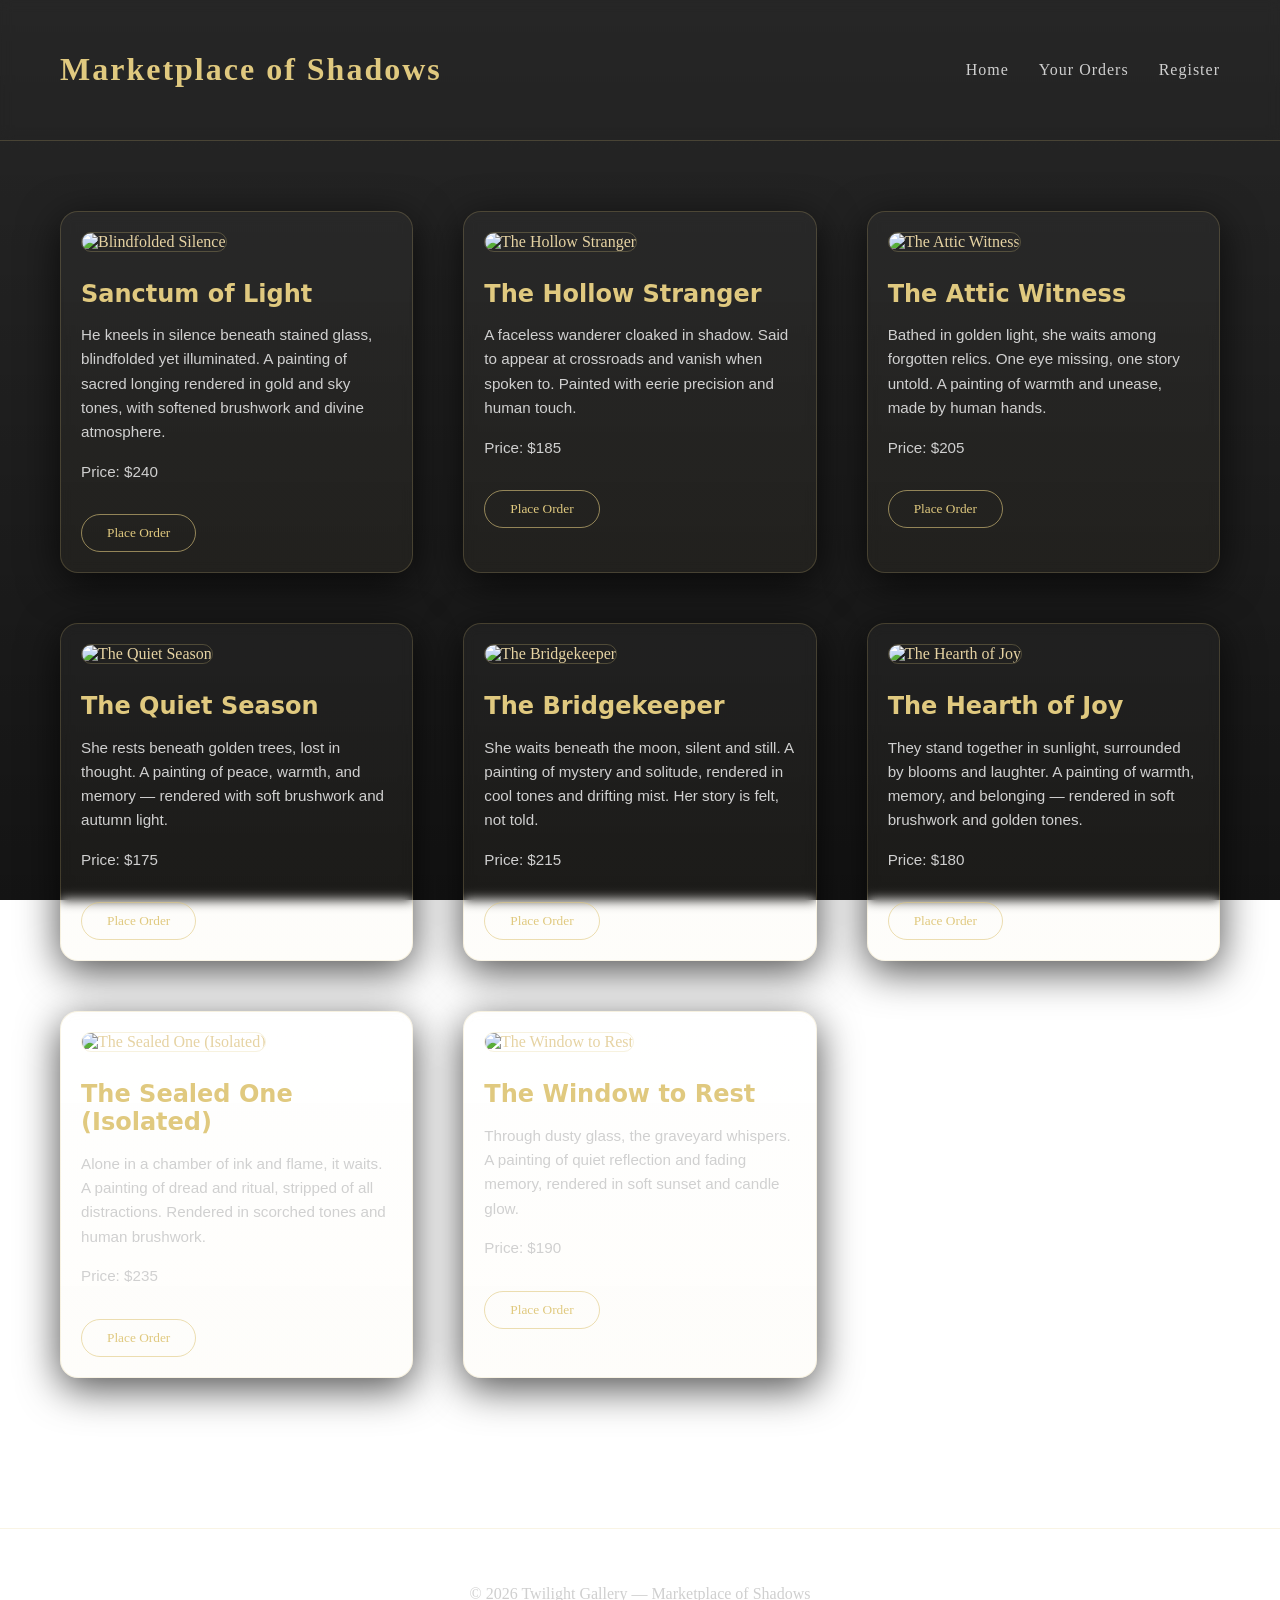
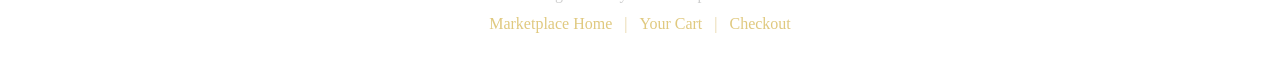
==== marketplace.html @ 123a1986 "Add files via upload" ====
<!DOCTYPE html>
<html lang="en">
<head>
    <meta charset="UTF-8">
    <meta name="viewport" content="width=device-width, initial-scale=1.0">
    <link rel="stylesheet" href="marketplace-style.css">
    <title>Marketplace</title>
</head>
<body>
    <main>
        <div class="navbar">
                <h1>Marketplace of Shadows</h1>
            <div class="nav-buttons">
                <ul>
                    <li><a href="index.html">Home</a></li>
                    <li><a href="">Your Orders</a></li>
                    <li><a href="registration.html">Register</a></li>
                </ul>
            </div>
        </div>

        <div class="gallery">  
        <div class="painting-card">
            <img src="imgs\painting1.png" alt="Blindfolded Silence" class="painting-image">
            <h3>Sanctum of Light</h3>
            <p>He kneels in silence beneath stained glass, blindfolded yet illuminated. A painting of sacred longing rendered in gold and sky tones, with softened brushwork and divine atmosphere.</p>
            <p class="price">Price: $240</p>
            <button>Place Order</button>
        </div>
        
        <div class="painting-card">
            <img src="imgs\painting2.png" alt="The Hollow Stranger" class="painting-image">
            <h3>The Hollow Stranger</h3>
            <p>A faceless wanderer cloaked in shadow. Said to appear at crossroads and vanish when spoken to. Painted with eerie precision and human touch.</p>
            <p class="price">Price: $185</p>
            <button>Place Order</button>
        </div>
        <div class="painting-card">
            <img src="imgs\painting3.png" alt="The Attic Witness" class="painting-image">
            <h3>The Attic Witness</h3>
            <p>Bathed in golden light, she waits among forgotten relics. One eye missing, one story untold. A painting of warmth and unease, made by human hands.</p>
            <p class="price">Price: $205</p>
            <button>Place Order</button>
        </div>
        <div class="painting-card">
            <img src="imgs\painting4.png" alt="The Quiet Season" class="painting-image">
            <h3>The Quiet Season</h3>
            <p>She rests beneath golden trees, lost in thought. A painting of peace, warmth, and memory — rendered with soft brushwork and autumn light.</p>
            <p class="price">Price: $175</p>
            <button>Place Order</button>
        </div>
        <div class="painting-card">
            <img src="imgs\painting5.png" alt="The Bridgekeeper" class="painting-image">
            <h3>The Bridgekeeper</h3>
            <p>She waits beneath the moon, silent and still. A painting of mystery and solitude, rendered in cool tones and drifting mist. Her story is felt, not told.</p>
            <p class="price">Price: $215</p>
            <button>Place Order</button>
        </div>
        <div class="painting-card">
            <img src="imgs\painting6.png" alt="The Hearth of Joy" class="painting-image">
            <h3>The Hearth of Joy</h3>
            <p>They stand together in sunlight, surrounded by blooms and laughter. A painting of warmth, memory, and belonging — rendered in soft brushwork and golden tones.</p>
            <p class="price">Price: $180</p>
            <button>Place Order</button>
        </div>
        <div class="painting-card">
            <img src="imgs\painting7.png" alt="The Sealed One (Isolated)" class="painting-image">
            <h3>The Sealed One (Isolated)</h3>
            <p>Alone in a chamber of ink and flame, it waits. A painting of dread and ritual, stripped of all distractions. Rendered in scorched tones and human brushwork.</p>
            <p class="price">Price: $235</p>
            <button>Place Order</button>
        </div>
        <div class="painting-card">
            <img src="imgs\painting8.png" alt="The Window to Rest" class="painting-image">
            <h3>The Window to Rest</h3>
            <p>Through dusty glass, the graveyard whispers. A painting of quiet reflection and fading memory, rendered in soft sunset and candle glow.</p>
            <p class="price">Price: $190</p>
            <button>Place Order</button>
        </div>

        </div>

        <footer class="marketplace-footer">
            <div class="footer-content">
                <p>&copy; 2026 Twilight Gallery — Marketplace of Shadows</p>
                <nav class="footer-nav">
                <a href="/marketplace">Marketplace Home</a> |
                <a href="">Your Cart</a> |
                <a href="">Checkout</a>
                </nav>
            </div>
        </footer>
    </main>
</body>
</html>
---- marketplace-style.css ----
html{
    scroll-behavior:smooth;
}
body{
    margin:0;
    color:#e6d3a3;

    background:
    linear-gradient(rgba(0,0,0,0.85), rgba(0,0,0,0.92)),
    url("imgs/bg3.jpg");

    background-size:cover;
    background-position:center;
    background-attachment:fixed;
}

.navbar{
    display:flex;
    justify-content:space-between;
    align-items:center;

    padding:30px 60px;

    border-bottom:1px solid rgba(224,201,127,0.2);
    backdrop-filter:blur(6px);
}

.navbar h1{
    font-family: 'Cinzel', serif;
    font-size:2rem;
    letter-spacing:2px;
    color:#e0c97f;
}
.nav-buttons ul {
  list-style: none;
  display: flex;
  gap: 30px;
  margin: 0;
  padding: 0;
}

.nav-buttons ul li a {
  text-decoration: none;
  color: #cfcfcf;
  font-size: 1rem;
  letter-spacing: 1px;
  position: relative;
  transition: color 0.3s ease;
}

.nav-buttons ul li a:hover {
  color: #e0c97f;
}

.nav-buttons ul li a::after {
  content: '';
  position: absolute;
  width: 0%;
  height: 2px;
  bottom: -5px;
  left: 0;
  background-color: #e0c97f;
  transition: width 0.3s ease;
}

.nav-buttons ul li a:hover::after {
  width: 100%;
}


.gallery{

    padding:70px 60px;

    display:grid;

    grid-template-columns:
    repeat(auto-fit, minmax(300px,1fr));

    gap:50px;
}

.painting-card{

    background:linear-gradient(
        rgba(255,255,255,0.03),
        rgba(224,201,127,0.04)
    );

    border:1px solid rgba(224,201,127,0.2);

    border-radius:18px;

    padding:20px;

    backdrop-filter:blur(6px);

    box-shadow:0 10px 40px rgba(0,0,0,0.7);

    transition:all .35s ease;
}

.painting-card:hover{

    transform:translateY(-10px);

    box-shadow:0 18px 60px rgba(224,201,127,0.15);
}


.painting-image{

    width:100%;

    height:320px;

    object-fit:cover;

    border-radius:12px;

    border:1px solid rgba(224,201,127,0.25);

    margin-bottom:18px;

    transition:transform .35s ease;
}

.painting-card:hover .painting-image{

    transform:scale(1.04);
}

.painting-card h3{

    font-family:system-ui, -apple-system, BlinkMacSystemFont, 'Segoe UI', Roboto, Oxygen, Ubuntu, Cantarell, 'Open Sans', 'Helvetica Neue', sans-serif;

    margin:10px 0;

    font-size:1.5rem;

    color:#e0c97f;
}

.painting-card p{

    font-size:0.95rem;

    font-family:'Trebuchet MS', 'Lucida Sans Unicode', 'Lucida Grande', 'Lucida Sans', Arial, sans-serif;

    line-height:1.6;

    color:#d0d0d0;
}

.price{

    margin-top:10px;

    font-size:1.1rem;

    color:#e0c97f;
}

.painting-card button{

    margin-top:15px;

    padding:10px 25px;

    border-radius:25px;

    border:1px solid rgba(224,201,127,0.6);

    background:transparent;

    color:#e0c97f;

    cursor:pointer;

    font-family:'Cormorant Garamond', serif;

    transition:all .3s ease;
}

.painting-card button:hover{

    background:#e0c97f;

    color:#0d0d0d;

    box-shadow:0 0 20px rgba(224,201,127,0.5);
}


/* footer */

.marketplace-footer{

    margin-top:80px;

    padding:40px;

    text-align:center;

    border-top:1px solid rgba(224,201,127,0.2);

    backdrop-filter:blur(4px);
}

.footer-content p{

    margin-bottom:12px;

    color:#cfcfcf;
}

.footer-nav a{

    color:#e0c97f;

    text-decoration:none;

    margin:0 8px;

    transition:opacity .2s;
}

.footer-nav a:hover{

    opacity:.7;
}


/* responsive design */

@media(max-width:900px){

.gallery{

padding:50px 30px;

grid-template-columns:
repeat(auto-fit,minmax(260px,1fr));

}

.navbar{

flex-direction:column;

gap:15px;

text-align:center;

}

}

@media(max-width:500px){

.painting-image{

height:260px;

}

}
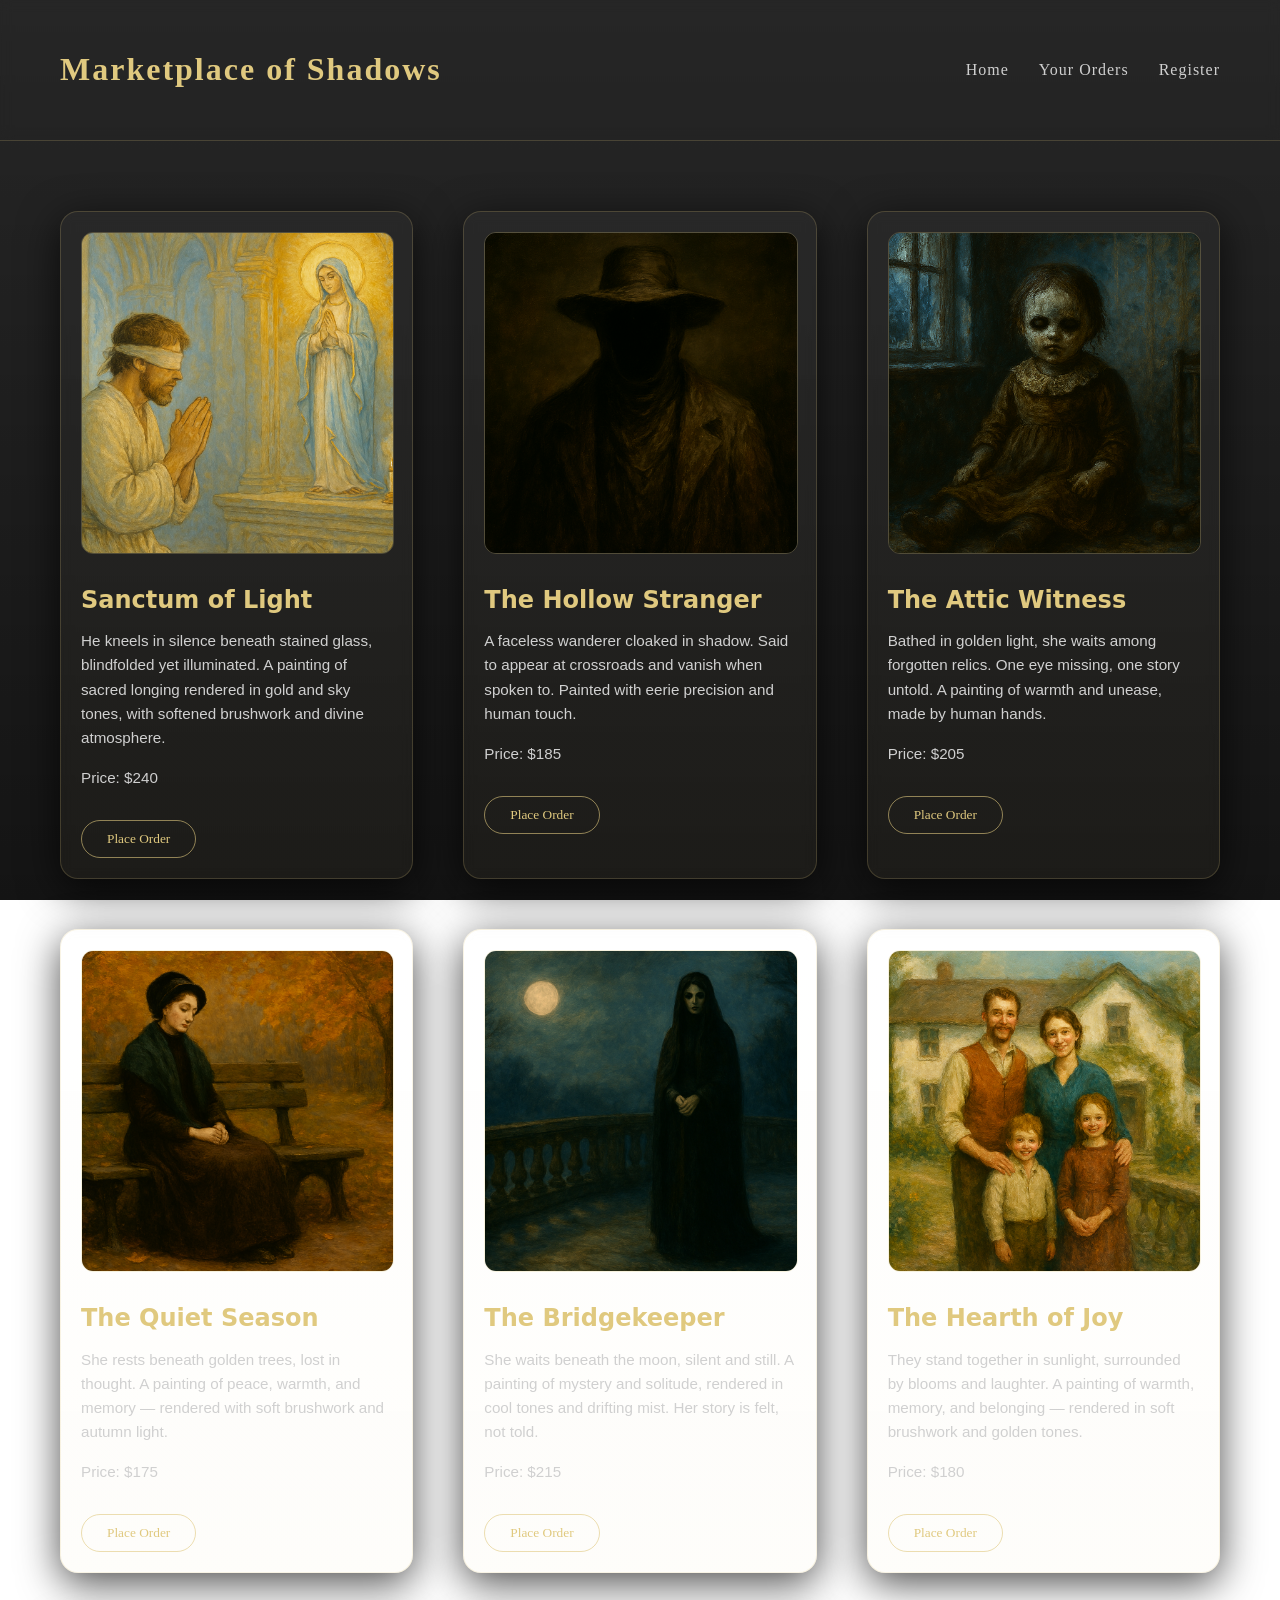
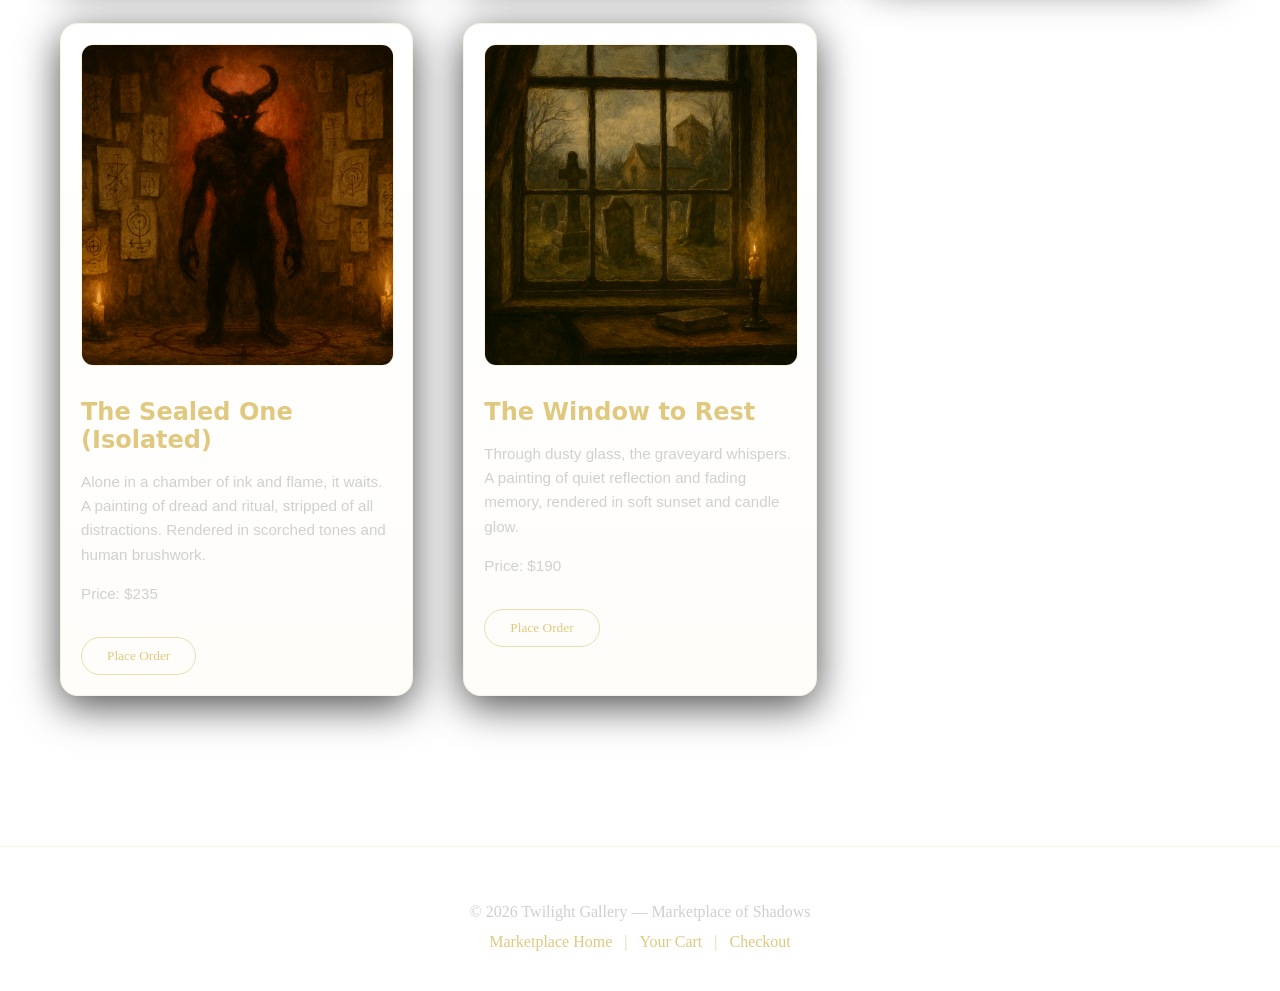
==== commit 75fb92ae: "Added gallery images" ====
--- a/marketplace.html
+++ b/marketplace.html
@@ -1,95 +1,95 @@
-<!DOCTYPE html>
-<html lang="en">
-<head>
-    <meta charset="UTF-8">
-    <meta name="viewport" content="width=device-width, initial-scale=1.0">
-    <link rel="stylesheet" href="marketplace-style.css">
-    <title>Marketplace</title>
-</head>
-<body>
-    <main>
-        <div class="navbar">
-                <h1>Marketplace of Shadows</h1>
-            <div class="nav-buttons">
-                <ul>
-                    <li><a href="index.html">Home</a></li>
-                    <li><a href="">Your Orders</a></li>
-                    <li><a href="registration.html">Register</a></li>
-                </ul>
-            </div>
-        </div>
-
-        <div class="gallery">  
-        <div class="painting-card">
-            <img src="imgs\painting1.png" alt="Blindfolded Silence" class="painting-image">
-            <h3>Sanctum of Light</h3>
-            <p>He kneels in silence beneath stained glass, blindfolded yet illuminated. A painting of sacred longing rendered in gold and sky tones, with softened brushwork and divine atmosphere.</p>
-            <p class="price">Price: $240</p>
-            <button>Place Order</button>
-        </div>
-        
-        <div class="painting-card">
-            <img src="imgs\painting2.png" alt="The Hollow Stranger" class="painting-image">
-            <h3>The Hollow Stranger</h3>
-            <p>A faceless wanderer cloaked in shadow. Said to appear at crossroads and vanish when spoken to. Painted with eerie precision and human touch.</p>
-            <p class="price">Price: $185</p>
-            <button>Place Order</button>
-        </div>
-        <div class="painting-card">
-            <img src="imgs\painting3.png" alt="The Attic Witness" class="painting-image">
-            <h3>The Attic Witness</h3>
-            <p>Bathed in golden light, she waits among forgotten relics. One eye missing, one story untold. A painting of warmth and unease, made by human hands.</p>
-            <p class="price">Price: $205</p>
-            <button>Place Order</button>
-        </div>
-        <div class="painting-card">
-            <img src="imgs\painting4.png" alt="The Quiet Season" class="painting-image">
-            <h3>The Quiet Season</h3>
-            <p>She rests beneath golden trees, lost in thought. A painting of peace, warmth, and memory — rendered with soft brushwork and autumn light.</p>
-            <p class="price">Price: $175</p>
-            <button>Place Order</button>
-        </div>
-        <div class="painting-card">
-            <img src="imgs\painting5.png" alt="The Bridgekeeper" class="painting-image">
-            <h3>The Bridgekeeper</h3>
-            <p>She waits beneath the moon, silent and still. A painting of mystery and solitude, rendered in cool tones and drifting mist. Her story is felt, not told.</p>
-            <p class="price">Price: $215</p>
-            <button>Place Order</button>
-        </div>
-        <div class="painting-card">
-            <img src="imgs\painting6.png" alt="The Hearth of Joy" class="painting-image">
-            <h3>The Hearth of Joy</h3>
-            <p>They stand together in sunlight, surrounded by blooms and laughter. A painting of warmth, memory, and belonging — rendered in soft brushwork and golden tones.</p>
-            <p class="price">Price: $180</p>
-            <button>Place Order</button>
-        </div>
-        <div class="painting-card">
-            <img src="imgs\painting7.png" alt="The Sealed One (Isolated)" class="painting-image">
-            <h3>The Sealed One (Isolated)</h3>
-            <p>Alone in a chamber of ink and flame, it waits. A painting of dread and ritual, stripped of all distractions. Rendered in scorched tones and human brushwork.</p>
-            <p class="price">Price: $235</p>
-            <button>Place Order</button>
-        </div>
-        <div class="painting-card">
-            <img src="imgs\painting8.png" alt="The Window to Rest" class="painting-image">
-            <h3>The Window to Rest</h3>
-            <p>Through dusty glass, the graveyard whispers. A painting of quiet reflection and fading memory, rendered in soft sunset and candle glow.</p>
-            <p class="price">Price: $190</p>
-            <button>Place Order</button>
-        </div>
-
-        </div>
-
-        <footer class="marketplace-footer">
-            <div class="footer-content">
-                <p>&copy; 2026 Twilight Gallery — Marketplace of Shadows</p>
-                <nav class="footer-nav">
-                <a href="/marketplace">Marketplace Home</a> |
-                <a href="">Your Cart</a> |
-                <a href="">Checkout</a>
-                </nav>
-            </div>
-        </footer>
-    </main>
-</body>
+<!DOCTYPE html>
+<html lang="en">
+<head>
+    <meta charset="UTF-8">
+    <meta name="viewport" content="width=device-width, initial-scale=1.0">
+    <link rel="stylesheet" href="marketplace-style.css">
+    <title>Marketplace</title>
+</head>
+<body>
+    <main>
+        <div class="navbar">
+                <h1>Marketplace of Shadows</h1>
+            <div class="nav-buttons">
+                <ul>
+                    <li><a href="index.html">Home</a></li>
+                    <li><a href="">Your Orders</a></li>
+                    <li><a href="registration.html">Register</a></li>
+                </ul>
+            </div>
+        </div>
+
+        <div class="gallery">  
+        <div class="painting-card">
+            <img src="imgs\painting1.png" alt="Blindfolded Silence" class="painting-image">
+            <h3>Sanctum of Light</h3>
+            <p>He kneels in silence beneath stained glass, blindfolded yet illuminated. A painting of sacred longing rendered in gold and sky tones, with softened brushwork and divine atmosphere.</p>
+            <p class="price">Price: $240</p>
+            <button>Place Order</button>
+        </div>
+        
+        <div class="painting-card">
+            <img src="imgs\painting2.png" alt="The Hollow Stranger" class="painting-image">
+            <h3>The Hollow Stranger</h3>
+            <p>A faceless wanderer cloaked in shadow. Said to appear at crossroads and vanish when spoken to. Painted with eerie precision and human touch.</p>
+            <p class="price">Price: $185</p>
+            <button>Place Order</button>
+        </div>
+        <div class="painting-card">
+            <img src="imgs\painting3.png" alt="The Attic Witness" class="painting-image">
+            <h3>The Attic Witness</h3>
+            <p>Bathed in golden light, she waits among forgotten relics. One eye missing, one story untold. A painting of warmth and unease, made by human hands.</p>
+            <p class="price">Price: $205</p>
+            <button>Place Order</button>
+        </div>
+        <div class="painting-card">
+            <img src="imgs\painting4.png" alt="The Quiet Season" class="painting-image">
+            <h3>The Quiet Season</h3>
+            <p>She rests beneath golden trees, lost in thought. A painting of peace, warmth, and memory — rendered with soft brushwork and autumn light.</p>
+            <p class="price">Price: $175</p>
+            <button>Place Order</button>
+        </div>
+        <div class="painting-card">
+            <img src="imgs\painting5.png" alt="The Bridgekeeper" class="painting-image">
+            <h3>The Bridgekeeper</h3>
+            <p>She waits beneath the moon, silent and still. A painting of mystery and solitude, rendered in cool tones and drifting mist. Her story is felt, not told.</p>
+            <p class="price">Price: $215</p>
+            <button>Place Order</button>
+        </div>
+        <div class="painting-card">
+            <img src="imgs\painting6.png" alt="The Hearth of Joy" class="painting-image">
+            <h3>The Hearth of Joy</h3>
+            <p>They stand together in sunlight, surrounded by blooms and laughter. A painting of warmth, memory, and belonging — rendered in soft brushwork and golden tones.</p>
+            <p class="price">Price: $180</p>
+            <button>Place Order</button>
+        </div>
+        <div class="painting-card">
+            <img src="imgs\painting7.png" alt="The Sealed One (Isolated)" class="painting-image">
+            <h3>The Sealed One (Isolated)</h3>
+            <p>Alone in a chamber of ink and flame, it waits. A painting of dread and ritual, stripped of all distractions. Rendered in scorched tones and human brushwork.</p>
+            <p class="price">Price: $235</p>
+            <button>Place Order</button>
+        </div>
+        <div class="painting-card">
+            <img src="imgs\painting8.png" alt="The Window to Rest" class="painting-image">
+            <h3>The Window to Rest</h3>
+            <p>Through dusty glass, the graveyard whispers. A painting of quiet reflection and fading memory, rendered in soft sunset and candle glow.</p>
+            <p class="price">Price: $190</p>
+            <button>Place Order</button>
+        </div>
+
+        </div>
+
+        <footer class="marketplace-footer">
+            <div class="footer-content">
+                <p>&copy; 2026 Twilight Gallery — Marketplace of Shadows</p>
+                <nav class="footer-nav">
+                <a href="/marketplace">Marketplace Home</a> |
+                <a href="">Your Cart</a> |
+                <a href="">Checkout</a>
+                </nav>
+            </div>
+        </footer>
+    </main>
+</body>
 </html>
--- a/marketplace-style.css
+++ b/marketplace-style.css
@@ -1,267 +1,267 @@
-html{
-    scroll-behavior:smooth;
-}
-body{
-    margin:0;
-    color:#e6d3a3;
-
-    background:
-    linear-gradient(rgba(0,0,0,0.85), rgba(0,0,0,0.92)),
-    url("imgs/bg3.jpg");
-
-    background-size:cover;
-    background-position:center;
-    background-attachment:fixed;
-}
-
-.navbar{
-    display:flex;
-    justify-content:space-between;
-    align-items:center;
-
-    padding:30px 60px;
-
-    border-bottom:1px solid rgba(224,201,127,0.2);
-    backdrop-filter:blur(6px);
-}
-
-.navbar h1{
-    font-family: 'Cinzel', serif;
-    font-size:2rem;
-    letter-spacing:2px;
-    color:#e0c97f;
-}
-.nav-buttons ul {
-  list-style: none;
-  display: flex;
-  gap: 30px;
-  margin: 0;
-  padding: 0;
-}
-
-.nav-buttons ul li a {
-  text-decoration: none;
-  color: #cfcfcf;
-  font-size: 1rem;
-  letter-spacing: 1px;
-  position: relative;
-  transition: color 0.3s ease;
-}
-
-.nav-buttons ul li a:hover {
-  color: #e0c97f;
-}
-
-.nav-buttons ul li a::after {
-  content: '';
-  position: absolute;
-  width: 0%;
-  height: 2px;
-  bottom: -5px;
-  left: 0;
-  background-color: #e0c97f;
-  transition: width 0.3s ease;
-}
-
-.nav-buttons ul li a:hover::after {
-  width: 100%;
-}
-
-
-.gallery{
-
-    padding:70px 60px;
-
-    display:grid;
-
-    grid-template-columns:
-    repeat(auto-fit, minmax(300px,1fr));
-
-    gap:50px;
-}
-
-.painting-card{
-
-    background:linear-gradient(
-        rgba(255,255,255,0.03),
-        rgba(224,201,127,0.04)
-    );
-
-    border:1px solid rgba(224,201,127,0.2);
-
-    border-radius:18px;
-
-    padding:20px;
-
-    backdrop-filter:blur(6px);
-
-    box-shadow:0 10px 40px rgba(0,0,0,0.7);
-
-    transition:all .35s ease;
-}
-
-.painting-card:hover{
-
-    transform:translateY(-10px);
-
-    box-shadow:0 18px 60px rgba(224,201,127,0.15);
-}
-
-
-.painting-image{
-
-    width:100%;
-
-    height:320px;
-
-    object-fit:cover;
-
-    border-radius:12px;
-
-    border:1px solid rgba(224,201,127,0.25);
-
-    margin-bottom:18px;
-
-    transition:transform .35s ease;
-}
-
-.painting-card:hover .painting-image{
-
-    transform:scale(1.04);
-}
-
-.painting-card h3{
-
-    font-family:system-ui, -apple-system, BlinkMacSystemFont, 'Segoe UI', Roboto, Oxygen, Ubuntu, Cantarell, 'Open Sans', 'Helvetica Neue', sans-serif;
-
-    margin:10px 0;
-
-    font-size:1.5rem;
-
-    color:#e0c97f;
-}
-
-.painting-card p{
-
-    font-size:0.95rem;
-
-    font-family:'Trebuchet MS', 'Lucida Sans Unicode', 'Lucida Grande', 'Lucida Sans', Arial, sans-serif;
-
-    line-height:1.6;
-
-    color:#d0d0d0;
-}
-
-.price{
-
-    margin-top:10px;
-
-    font-size:1.1rem;
-
-    color:#e0c97f;
-}
-
-.painting-card button{
-
-    margin-top:15px;
-
-    padding:10px 25px;
-
-    border-radius:25px;
-
-    border:1px solid rgba(224,201,127,0.6);
-
-    background:transparent;
-
-    color:#e0c97f;
-
-    cursor:pointer;
-
-    font-family:'Cormorant Garamond', serif;
-
-    transition:all .3s ease;
-}
-
-.painting-card button:hover{
-
-    background:#e0c97f;
-
-    color:#0d0d0d;
-
-    box-shadow:0 0 20px rgba(224,201,127,0.5);
-}
-
-
-/* footer */
-
-.marketplace-footer{
-
-    margin-top:80px;
-
-    padding:40px;
-
-    text-align:center;
-
-    border-top:1px solid rgba(224,201,127,0.2);
-
-    backdrop-filter:blur(4px);
-}
-
-.footer-content p{
-
-    margin-bottom:12px;
-
-    color:#cfcfcf;
-}
-
-.footer-nav a{
-
-    color:#e0c97f;
-
-    text-decoration:none;
-
-    margin:0 8px;
-
-    transition:opacity .2s;
-}
-
-.footer-nav a:hover{
-
-    opacity:.7;
-}
-
-
-/* responsive design */
-
-@media(max-width:900px){
-
-.gallery{
-
-padding:50px 30px;
-
-grid-template-columns:
-repeat(auto-fit,minmax(260px,1fr));
-
-}
-
-.navbar{
-
-flex-direction:column;
-
-gap:15px;
-
-text-align:center;
-
-}
-
-}
-
-@media(max-width:500px){
-
-.painting-image{
-
-height:260px;
-
-}
-
+html{
+    scroll-behavior:smooth;
+}
+body{
+    margin:0;
+    color:#e6d3a3;
+
+    background:
+    linear-gradient(rgba(0,0,0,0.85), rgba(0,0,0,0.92)),
+    url("imgs/bg3.jpg");
+
+    background-size:cover;
+    background-position:center;
+    background-attachment:fixed;
+}
+
+.navbar{
+    display:flex;
+    justify-content:space-between;
+    align-items:center;
+
+    padding:30px 60px;
+
+    border-bottom:1px solid rgba(224,201,127,0.2);
+    backdrop-filter:blur(6px);
+}
+
+.navbar h1{
+    font-family: 'Cinzel', serif;
+    font-size:2rem;
+    letter-spacing:2px;
+    color:#e0c97f;
+}
+.nav-buttons ul {
+  list-style: none;
+  display: flex;
+  gap: 30px;
+  margin: 0;
+  padding: 0;
+}
+
+.nav-buttons ul li a {
+  text-decoration: none;
+  color: #cfcfcf;
+  font-size: 1rem;
+  letter-spacing: 1px;
+  position: relative;
+  transition: color 0.3s ease;
+}
+
+.nav-buttons ul li a:hover {
+  color: #e0c97f;
+}
+
+.nav-buttons ul li a::after {
+  content: '';
+  position: absolute;
+  width: 0%;
+  height: 2px;
+  bottom: -5px;
+  left: 0;
+  background-color: #e0c97f;
+  transition: width 0.3s ease;
+}
+
+.nav-buttons ul li a:hover::after {
+  width: 100%;
+}
+
+
+.gallery{
+
+    padding:70px 60px;
+
+    display:grid;
+
+    grid-template-columns:
+    repeat(auto-fit, minmax(300px,1fr));
+
+    gap:50px;
+}
+
+.painting-card{
+
+    background:linear-gradient(
+        rgba(255,255,255,0.03),
+        rgba(224,201,127,0.04)
+    );
+
+    border:1px solid rgba(224,201,127,0.2);
+
+    border-radius:18px;
+
+    padding:20px;
+
+    backdrop-filter:blur(6px);
+
+    box-shadow:0 10px 40px rgba(0,0,0,0.7);
+
+    transition:all .35s ease;
+}
+
+.painting-card:hover{
+
+    transform:translateY(-10px);
+
+    box-shadow:0 18px 60px rgba(224,201,127,0.15);
+}
+
+
+.painting-image{
+
+    width:100%;
+
+    height:320px;
+
+    object-fit:cover;
+
+    border-radius:12px;
+
+    border:1px solid rgba(224,201,127,0.25);
+
+    margin-bottom:18px;
+
+    transition:transform .35s ease;
+}
+
+.painting-card:hover .painting-image{
+
+    transform:scale(1.04);
+}
+
+.painting-card h3{
+
+    font-family:system-ui, -apple-system, BlinkMacSystemFont, 'Segoe UI', Roboto, Oxygen, Ubuntu, Cantarell, 'Open Sans', 'Helvetica Neue', sans-serif;
+
+    margin:10px 0;
+
+    font-size:1.5rem;
+
+    color:#e0c97f;
+}
+
+.painting-card p{
+
+    font-size:0.95rem;
+
+    font-family:'Trebuchet MS', 'Lucida Sans Unicode', 'Lucida Grande', 'Lucida Sans', Arial, sans-serif;
+
+    line-height:1.6;
+
+    color:#d0d0d0;
+}
+
+.price{
+
+    margin-top:10px;
+
+    font-size:1.1rem;
+
+    color:#e0c97f;
+}
+
+.painting-card button{
+
+    margin-top:15px;
+
+    padding:10px 25px;
+
+    border-radius:25px;
+
+    border:1px solid rgba(224,201,127,0.6);
+
+    background:transparent;
+
+    color:#e0c97f;
+
+    cursor:pointer;
+
+    font-family:'Cormorant Garamond', serif;
+
+    transition:all .3s ease;
+}
+
+.painting-card button:hover{
+
+    background:#e0c97f;
+
+    color:#0d0d0d;
+
+    box-shadow:0 0 20px rgba(224,201,127,0.5);
+}
+
+
+/* footer */
+
+.marketplace-footer{
+
+    margin-top:80px;
+
+    padding:40px;
+
+    text-align:center;
+
+    border-top:1px solid rgba(224,201,127,0.2);
+
+    backdrop-filter:blur(4px);
+}
+
+.footer-content p{
+
+    margin-bottom:12px;
+
+    color:#cfcfcf;
+}
+
+.footer-nav a{
+
+    color:#e0c97f;
+
+    text-decoration:none;
+
+    margin:0 8px;
+
+    transition:opacity .2s;
+}
+
+.footer-nav a:hover{
+
+    opacity:.7;
+}
+
+
+/* responsive design */
+
+@media(max-width:900px){
+
+.gallery{
+
+padding:50px 30px;
+
+grid-template-columns:
+repeat(auto-fit,minmax(260px,1fr));
+
+}
+
+.navbar{
+
+flex-direction:column;
+
+gap:15px;
+
+text-align:center;
+
+}
+
+}
+
+@media(max-width:500px){
+
+.painting-image{
+
+height:260px;
+
+}
+
 }
